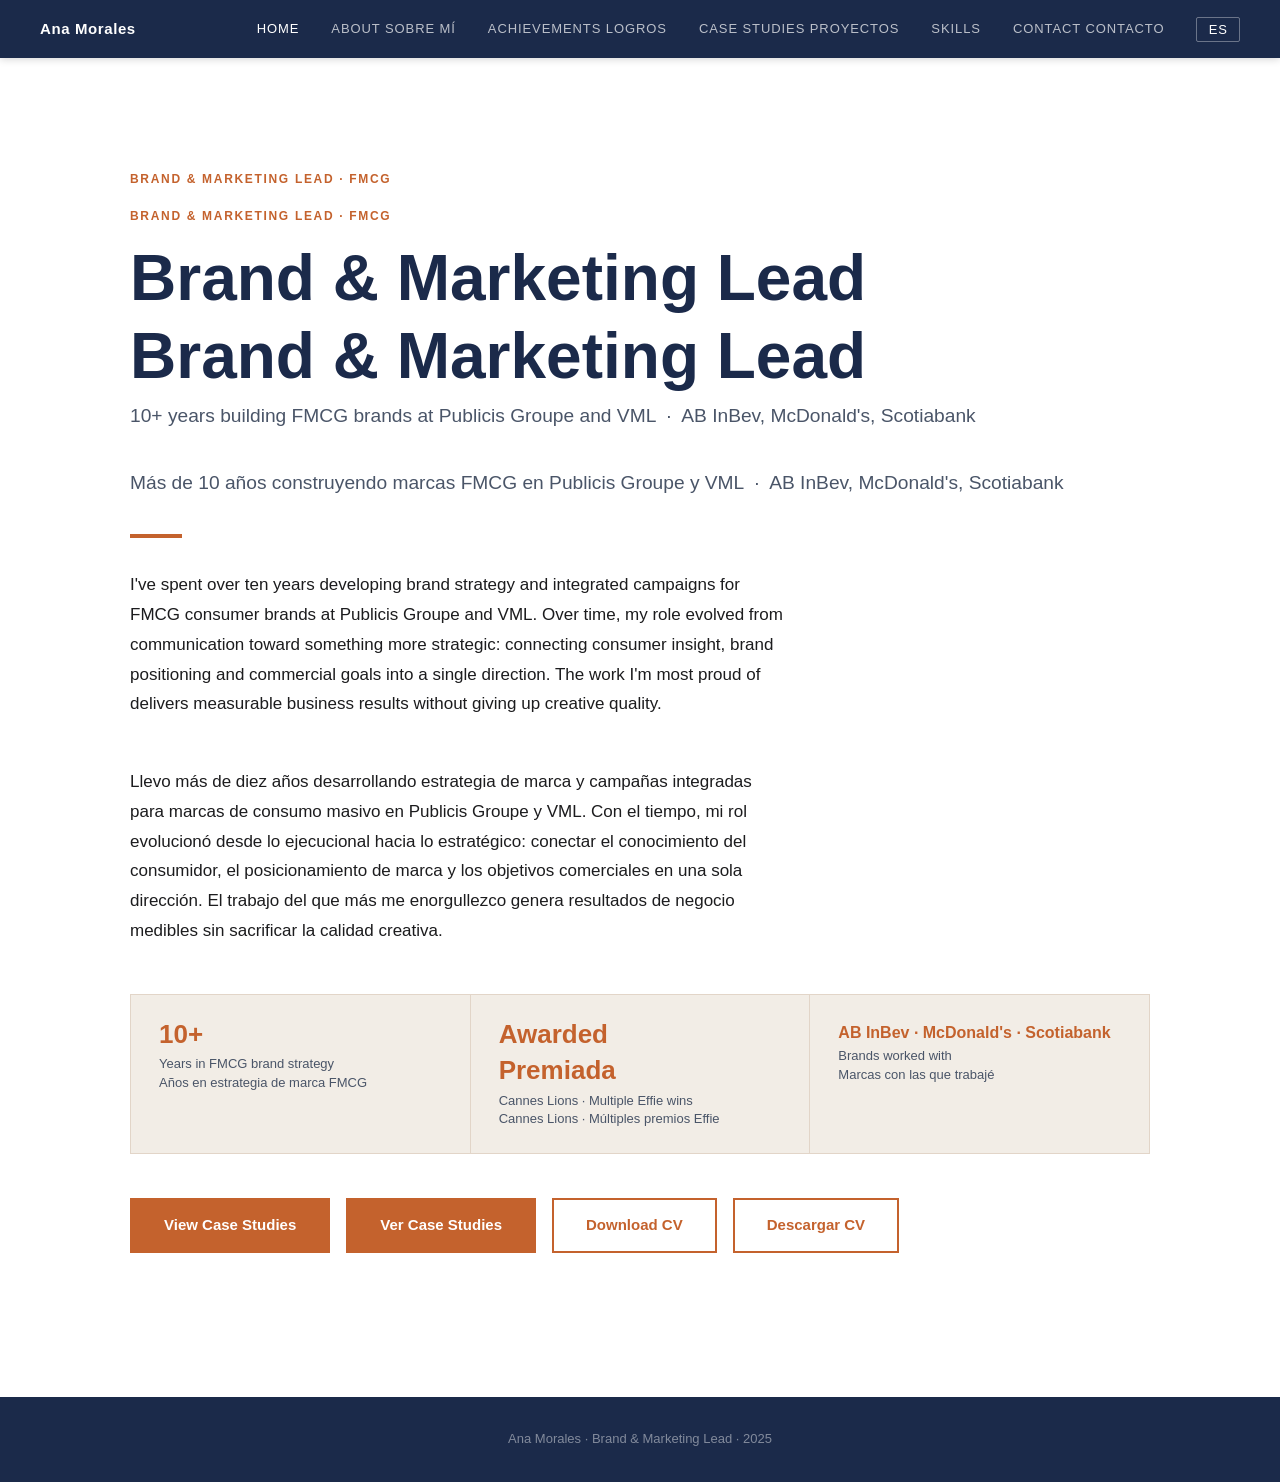
==== index.html @ 9dc131d6 "Add files via upload" ====
<!DOCTYPE html>
<html lang="en">
<head>
  <meta charset="UTF-8">
  <meta name="viewport" content="width=device-width, initial-scale=1.0">
  <title>Ana Morales — Brand &amp; Marketing Lead</title>
  <meta name="description" content="Ana Morales — Brand &amp; Marketing Lead. FMCG brand strategy, integrated campaigns, Publicis Groupe and VML. Cannes Lions and Effie-awarded.">
  <link rel="stylesheet" href="style.css">
</head>
<body>

<nav>
  <a href="index.html" class="nav-logo">Ana Morales</a>
  <div class="nav-links">
    <a href="index.html" class="active hide-mob">Home</a>
    <a href="about.html" class="hide-mob">
      <span class="lang-en">About</span>
      <span class="lang-es">Sobre mí</span>
    </a>
    <a href="achievements.html" class="hide-mob">
      <span class="lang-en">Achievements</span>
      <span class="lang-es">Logros</span>
    </a>
    <a href="case-studies.html">
      <span class="lang-en">Case Studies</span>
      <span class="lang-es">Proyectos</span>
    </a>
    <a href="skills.html" class="hide-mob">Skills</a>
    <a href="contact.html">
      <span class="lang-en">Contact</span>
      <span class="lang-es">Contacto</span>
    </a>
    <button class="lang-btn" id="lang-toggle" data-current="en">ES</button>
  </div>
</nav>

<div class="page">
  <div class="hero">

    <p class="hero-eyebrow lang-en">Brand &amp; Marketing Lead · FMCG</p>
    <p class="hero-eyebrow lang-es">Brand &amp; Marketing Lead · FMCG</p>

    <h1 class="lang-en">Brand &amp; Marketing Lead</h1>
    <h1 class="lang-es">Brand &amp; Marketing Lead</h1>

    <h2 class="lang-en">10+ years building FMCG brands at Publicis Groupe and VML &nbsp;·&nbsp; AB InBev, McDonald's, Scotiabank</h2>
    <h2 class="lang-es">Más de 10 años construyendo marcas FMCG en Publicis Groupe y VML &nbsp;·&nbsp; AB InBev, McDonald's, Scotiabank</h2>

    <div class="hero-bar"></div>

    <p class="hero-body lang-en">I've spent over ten years developing brand strategy and integrated campaigns for FMCG consumer brands at Publicis Groupe and VML. Over time, my role evolved from communication toward something more strategic: connecting consumer insight, brand positioning and commercial goals into a single direction. The work I'm most proud of delivers measurable business results without giving up creative quality.</p>

    <p class="hero-body lang-es">Llevo más de diez años desarrollando estrategia de marca y campañas integradas para marcas de consumo masivo en Publicis Groupe y VML. Con el tiempo, mi rol evolucionó desde lo ejecucional hacia lo estratégico: conectar el conocimiento del consumidor, el posicionamiento de marca y los objetivos comerciales en una sola dirección. El trabajo del que más me enorgullezco genera resultados de negocio medibles sin sacrificar la calidad creativa.</p>

    <!-- Metric strip -->
    <div class="metric-strip">
      <div class="metric-cell">
        <div class="metric-val">10+</div>
        <div class="metric-lbl lang-en">Years in FMCG brand strategy</div>
        <div class="metric-lbl lang-es">Años en estrategia de marca FMCG</div>
      </div>
      <div class="metric-cell">
        <div class="metric-val lang-en">Awarded</div>
        <div class="metric-val lang-es">Premiada</div>
        <div class="metric-lbl lang-en">Cannes Lions · Multiple Effie wins</div>
        <div class="metric-lbl lang-es">Cannes Lions · Múltiples premios Effie</div>
      </div>
      <div class="metric-cell">
        <div class="metric-val" style="font-size:1rem;padding-top:0.25rem;">AB InBev · McDonald's · Scotiabank</div>
        <div class="metric-lbl lang-en">Brands worked with</div>
        <div class="metric-lbl lang-es">Marcas con las que trabajé</div>
      </div>
    </div>

    <!-- CTA row -->
    <div class="cta-row">
      <a class="btn btn-fill lang-en" href="case-studies.html">View Case Studies</a>
      <a class="btn btn-fill lang-es" href="case-studies.html">Ver Case Studies</a>
      <a class="btn btn-out lang-en" href="CV_ANA_MORALES_EN.pdf" download>Download CV</a>
      <a class="btn btn-out lang-es" href="CV_ANA_MORALES_ES.pdf" download>Descargar CV</a>
    </div>

  </div>
</div>

<footer>
  <span>Ana Morales · Brand &amp; Marketing Lead · 2025</span>
</footer>

<script src="script.js"></script>
</body>
</html>
---- style.css ----
:root {
  --navy:   #1B2A4A;
  --terra:  #C4622D;
  --warm:   #F2EDE6;
  --bg:     #FAFAF8;
  --dark:   #1C1C1E;
  --gray:   #4A5568;
  --border: #E2D5C8;
  --award:  #EDF2F7;
  --white:  #FFFFFF;
  --max-w:  1100px;
}

*, *::before, *::after { box-sizing: border-box; margin: 0; padding: 0; }

html { scroll-behavior: smooth; }

body {
  font-family: Arial, Helvetica, sans-serif;
  background: var(--white);
  color: var(--dark);
  font-size: 16px;
  line-height: 1.6;
}

a { text-decoration: none; color: inherit; }

/* ── NAVIGATION ─────────────────────────────────────────────────────────── */
nav {
  position: fixed;
  top: 0; left: 0; right: 0;
  background: var(--navy);
  height: 58px;
  display: flex;
  align-items: center;
  justify-content: space-between;
  padding: 0 2.5rem;
  z-index: 999;
  box-shadow: 0 1px 8px rgba(0,0,0,0.18);
}

.nav-logo {
  color: #fff;
  font-weight: bold;
  font-size: 0.9375rem;
  letter-spacing: 0.04em;
}

.nav-links {
  display: flex;
  align-items: center;
  gap: 2rem;
}

.nav-links a {
  color: rgba(255,255,255,0.7);
  font-size: 0.8125rem;
  text-transform: uppercase;
  letter-spacing: 0.07em;
  transition: color 0.2s;
}

.nav-links a:hover,
.nav-links a.active { color: #fff; }

.lang-btn {
  background: none;
  border: 1px solid rgba(255,255,255,0.35);
  color: #fff;
  font-size: 0.8125rem;
  text-transform: uppercase;
  letter-spacing: 0.07em;
  padding: 0.25rem 0.7rem;
  cursor: pointer;
  border-radius: 2px;
  transition: background 0.2s;
}

.lang-btn:hover { background: rgba(255,255,255,0.12); }

/* ── PAGE WRAPPER ───────────────────────────────────────────────────────── */
.page { padding-top: 58px; min-height: 100vh; }

/* ── HERO (HOME) ────────────────────────────────────────────────────────── */
.hero {
  max-width: var(--max-w);
  margin: 0 auto;
  padding: 7rem 2.5rem 5rem;
}

.hero-eyebrow {
  font-size: 0.75rem;
  text-transform: uppercase;
  letter-spacing: 0.14em;
  color: var(--terra);
  font-weight: bold;
  margin-bottom: 1.1rem;
}

.hero h1 {
  font-size: clamp(2.6rem, 5vw, 4.2rem);
  font-weight: bold;
  color: var(--navy);
  line-height: 1.08;
  margin-bottom: 0.6rem;
}

.hero h2 {
  font-size: clamp(1rem, 2vw, 1.2rem);
  color: var(--gray);
  font-weight: normal;
  margin-bottom: 2.25rem;
}

.hero-bar {
  width: 52px;
  height: 4px;
  background: var(--terra);
  margin-bottom: 2rem;
}

.hero-body {
  max-width: 660px;
  font-size: 1.0625rem;
  line-height: 1.75;
  color: var(--dark);
  margin-bottom: 3rem;
}

/* Metric strip */
.metric-strip {
  display: grid;
  grid-template-columns: repeat(3, 1fr);
  background: var(--border);
  gap: 1px;
  border: 1px solid var(--border);
  margin-bottom: 2.75rem;
}

.metric-cell {
  background: var(--warm);
  padding: 1.5rem 1.75rem;
}

.metric-val {
  font-size: 1.625rem;
  font-weight: bold;
  color: var(--terra);
  margin-bottom: 0.35rem;
  line-height: 1.2;
}

.metric-lbl {
  font-size: 0.8125rem;
  color: var(--gray);
  line-height: 1.4;
}

/* CTA row */
.cta-row { display: flex; gap: 1rem; flex-wrap: wrap; }

.btn { display: inline-block; font-weight: bold; font-size: 0.9375rem; padding: 0.85rem 2rem; cursor: pointer; transition: opacity 0.2s; }
.btn:hover { opacity: 0.88; }
.btn-fill  { background: var(--terra); color: #fff; border: 2px solid var(--terra); }
.btn-out   { background: transparent; color: var(--terra); border: 2px solid var(--terra); }

/* ── GENERIC SECTION ────────────────────────────────────────────────────── */
.section {
  max-width: var(--max-w);
  margin: 0 auto;
  padding: 5.5rem 2.5rem;
}

.section-eyebrow {
  font-size: 0.72rem;
  text-transform: uppercase;
  letter-spacing: 0.13em;
  color: var(--terra);
  font-weight: bold;
  margin-bottom: 0.6rem;
}

.section-title {
  font-size: clamp(1.9rem, 4vw, 3rem);
  font-weight: bold;
  color: var(--navy);
  margin-bottom: 0.4rem;
}

.section-divider {
  border: none;
  border-top: 2px solid var(--terra);
  margin: 1.25rem 0 3rem;
}

.thin-rule {
  border: none;
  border-top: 1px solid var(--border);
  margin: 2rem 0;
}

/* ── ABOUT ──────────────────────────────────────────────────────────────── */
.about-body { max-width: 740px; }

.about-para {
  font-size: 1.0625rem;
  line-height: 1.8;
  color: var(--dark);
  margin-bottom: 1.75rem;
}

.about-para:last-child { margin-bottom: 0; }

/* ── ACHIEVEMENTS ───────────────────────────────────────────────────────── */
.achievement-list { display: flex; flex-direction: column; gap: 1.25rem; }

.ach-card {
  display: grid;
  grid-template-columns: 7px 1fr;
  border: 1px solid var(--border);
  border-left: none;
}

.ach-stripe { background: var(--terra); }

.ach-body {
  background: var(--bg);
  padding: 1.5rem 1.75rem;
}

.ach-num-label {
  font-size: 0.7rem;
  text-transform: uppercase;
  letter-spacing: 0.1em;
  color: var(--terra);
  font-weight: bold;
  margin-bottom: 0.5rem;
}

.ach-metric {
  font-size: clamp(1.3rem, 2.5vw, 1.875rem);
  font-weight: bold;
  color: var(--navy);
  margin-bottom: 0.65rem;
  line-height: 1.2;
}

.ach-desc {
  font-size: 0.9375rem;
  color: var(--dark);
  line-height: 1.65;
  margin-bottom: 0.4rem;
}

.ach-award {
  font-size: 0.875rem;
  color: var(--gray);
  font-style: italic;
}

/* ── CASE STUDIES ───────────────────────────────────────────────────────── */
/* ── CASE OVERVIEW GRID ─────────────────────────────────────────────────── */
.cs-grid {
  display: grid;
  grid-template-columns: repeat(2, 1fr);
  gap: 1.25rem;
  max-width: var(--max-w);
  margin: 0 auto;
  padding: 3rem 2.5rem;
}

.cs-card {
  border-radius: 8px;
  overflow: hidden;
  border: 1px solid var(--border);
  display: block;
  text-decoration: none;
  transition: transform 0.18s, box-shadow 0.18s;
  cursor: pointer;
}

.cs-card:hover {
  transform: translateY(-3px);
  box-shadow: 0 10px 28px rgba(0,0,0,0.13);
}

.cs-card-header {
  height: 180px;
  position: relative;
  display: flex;
  align-items: flex-end;
  padding: 1.1rem 1.25rem;
}

.cs-card-badge {
  background: rgba(255,255,255,0.22);
  color: rgba(255,255,255,0.93);
  font-size: 0.7rem;
  text-transform: uppercase;
  letter-spacing: 0.07em;
  font-weight: bold;
  padding: 0.3rem 0.8rem;
  border-radius: 999px;
}

.cs-card-body {
  background: var(--white);
  padding: 1.1rem 1.4rem 1.25rem;
}

.cs-card-title {
  font-size: 1.0625rem;
  font-weight: bold;
  color: var(--navy);
  margin-bottom: 0.2rem;
}

.cs-card-sub {
  font-size: 0.8125rem;
  color: var(--gray);
  margin-bottom: 0.65rem;
}

.cs-card-metrics {
  font-size: 0.875rem;
  display: flex;
  align-items: center;
  gap: 0.5rem;
  flex-wrap: wrap;
}

.cs-card-metric-val {
  color: var(--terra);
  font-weight: bold;
}

.cs-card-metric-sep { color: var(--border); }

.cs-card-metric-award { color: var(--dark); font-weight: bold; }

/* Colors */
.cs-card--gold   .cs-card-header { background: #C9A228; }
.cs-card--red    .cs-card-header { background: #C41230; }
.cs-card--navy   .cs-card-header { background: #1B2A4A; }
.cs-card--celeste .cs-card-header { background: #4A90D9; }

@media (max-width: 640px) {
  .cs-grid { grid-template-columns: 1fr; padding: 2rem 1.25rem; }
}

/* ── ── ── ── ── ── ── ── ── ── ── ── ── ── ── ── ── ── ── ── ── ── ── ── */

.cs-nav {
  background: var(--bg);
  border-bottom: 1px solid var(--border);
  position: sticky;
  top: 58px;
  z-index: 100;
}

.cs-nav-inner {
  max-width: var(--max-w);
  margin: 0 auto;
  padding: 0 2.5rem;
  display: flex;
  gap: 0;
  overflow-x: auto;
}

.cs-nav-link {
  font-size: 0.75rem;
  text-transform: uppercase;
  letter-spacing: 0.08em;
  color: var(--gray);
  padding: 0.85rem 1.25rem;
  border-bottom: 2px solid transparent;
  white-space: nowrap;
  transition: color 0.2s, border-color 0.2s;
}

.cs-nav-link:hover { color: var(--terra); border-bottom-color: var(--terra); }

.cs-section {
  max-width: var(--max-w);
  margin: 0 auto;
  padding: 4.5rem 2.5rem;
  border-bottom: 1px solid var(--border);
}

.cs-chips {
  display: flex;
  gap: 0.6rem;
  flex-wrap: wrap;
  margin-bottom: 1.5rem;
}

.cs-chip {
  font-size: 0.68rem;
  text-transform: uppercase;
  letter-spacing: 0.1em;
  color: var(--terra);
  font-weight: bold;
  background: var(--warm);
  padding: 0.3rem 0.75rem;
}

.cs-num { font-size: 0.875rem; color: var(--gray); margin-bottom: 0.4rem; }

.cs-title {
  font-size: clamp(2rem, 4vw, 3rem);
  font-weight: bold;
  color: var(--navy);
  line-height: 1.12;
  margin-bottom: 0.7rem;
  white-space: pre-line;
}

.cs-claim {
  font-size: 1.0625rem;
  color: var(--terra);
  font-style: italic;
  margin-bottom: 2.25rem;
}

/* Meta bar */
.meta-bar {
  display: grid;
  grid-template-columns: repeat(4, 1fr);
  background: var(--border);
  gap: 1px;
  border: 1px solid var(--border);
  margin-bottom: 3rem;
}

.meta-cell {
  background: var(--warm);
  padding: 1rem 1.25rem;
}

.meta-lbl {
  font-size: 0.68rem;
  text-transform: uppercase;
  letter-spacing: 0.1em;
  color: var(--gray);
  margin-bottom: 0.3rem;
}

.meta-val {
  font-size: 0.9375rem;
  font-weight: bold;
  color: var(--navy);
  line-height: 1.3;
}

/* Case sub-sections */
.cs-label {
  font-size: 0.68rem;
  text-transform: uppercase;
  letter-spacing: 0.12em;
  color: var(--terra);
  font-weight: bold;
  margin-bottom: 0.45rem;
  padding-top: 2.25rem;
}

.cs-headline {
  font-size: 1.25rem;
  font-weight: bold;
  color: var(--navy);
  margin-bottom: 0.9rem;
  line-height: 1.35;
  max-width: 740px;
}

.cs-body {
  font-size: 0.9375rem;
  line-height: 1.75;
  color: var(--dark);
  max-width: 760px;
  margin-bottom: 1.5rem;
}

/* ── IMAGE BOARD ──────────────────────────────────────────────────────────── */
.img-board {
  display: grid;
  grid-template-columns: repeat(3, 1fr);
  gap: 0.5rem;
  margin: 1.75rem 0 2rem;
}
.img-board--2col { grid-template-columns: repeat(2, 1fr); }
.img-slot {
  aspect-ratio: 16/9;
  background: var(--warm);
  border: 1.5px dashed var(--border);
  border-radius: 3px;
  overflow: hidden;
  position: relative;
}
.img-slot img {
  width: 100%;
  height: 100%;
  object-fit: cover;
  display: block;
  border: none;
}
.img-placeholder {
  position: absolute;
  inset: 0;
  display: flex;
  align-items: center;
  justify-content: center;
  color: var(--border);
  font-size: 0.7rem;
  text-transform: uppercase;
  letter-spacing: 0.1em;
  pointer-events: none;
}
@media (max-width: 640px) {
  .img-board,
  .img-board--2col { grid-template-columns: 1fr 1fr; }
}

/* Results table */
.results-table {
  display: grid;
  grid-template-columns: repeat(3, 1fr);
  background: var(--border);
  gap: 1px;
  border: 1px solid var(--border);
  margin: 2rem 0;
}

.res-cell {
  background: #F8F4F0;
  padding: 1.5rem;
}

.res-metric {
  font-size: clamp(1.6rem, 3vw, 2.25rem);
  font-weight: bold;
  color: var(--terra);
  margin-bottom: 0.4rem;
}

.res-label {
  font-size: 0.8125rem;
  color: var(--gray);
  line-height: 1.45;
}

/* Awards box */
.awards-box {
  background: var(--award);
  border-top: 3px solid var(--terra);
  border-left: 1px solid var(--border);
  border-right: 1px solid var(--border);
  border-bottom: 1px solid var(--border);
  padding: 1.25rem 1.5rem;
  margin: 2rem 0;
}

.awards-title {
  font-size: 0.68rem;
  text-transform: uppercase;
  letter-spacing: 0.1em;
  color: var(--terra);
  font-weight: bold;
  margin-bottom: 0.75rem;
}

.award-line {
  font-size: 0.9rem;
  color: var(--navy);
  margin-bottom: 0.35rem;
  line-height: 1.45;
}

/* My role block */
.my-role {
  display: grid;
  grid-template-columns: 7px 1fr;
  margin: 2rem 0;
}

.my-role-stripe { background: var(--terra); }

.my-role-body {
  background: var(--warm);
  padding: 1.25rem 1.5rem;
}

.my-role-lbl {
  font-size: 0.68rem;
  text-transform: uppercase;
  letter-spacing: 0.1em;
  color: var(--terra);
  font-weight: bold;
  margin-bottom: 0.45rem;
}

.my-role-text {
  font-size: 0.9375rem;
  color: var(--dark);
  line-height: 1.65;
}

/* Supporting cases */
.supporting-header {
  max-width: var(--max-w);
  margin: 0 auto;
  padding: 3.5rem 2.5rem 0;
}

.supporting-lbl {
  font-size: 0.75rem;
  text-transform: uppercase;
  letter-spacing: 0.1em;
  color: var(--gray);
  font-weight: bold;
  border-top: 2px solid var(--border);
  padding-top: 2.5rem;
  margin-bottom: 2rem;
}

.sup-card {
  max-width: var(--max-w);
  margin: 0 auto 1.5rem;
  padding: 0 2.5rem;
}

.sup-card-inner {
  border: 1px solid var(--border);
  border-left: 4px solid var(--terra);
  background: var(--bg);
  padding: 1.75rem 2rem;
}

.sup-num { font-size: 0.8rem; color: var(--gray); margin-bottom: 0.25rem; }

.sup-title {
  font-size: 1.5rem;
  font-weight: bold;
  color: var(--navy);
  margin-bottom: 0.4rem;
}

.sup-claim {
  font-size: 0.9375rem;
  color: var(--terra);
  font-style: italic;
  margin-bottom: 1.25rem;
}

.sup-text {
  font-size: 0.9375rem;
  line-height: 1.72;
  color: var(--dark);
}

/* ── SKILLS ─────────────────────────────────────────────────────────────── */
.skill-block {
  padding: 1.4rem 0;
  border-bottom: 1px solid var(--border);
}

.skill-block:last-of-type { border-bottom: none; }

.skill-cat {
  font-size: 0.72rem;
  text-transform: uppercase;
  letter-spacing: 0.12em;
  color: var(--terra);
  font-weight: bold;
  margin-bottom: 0.45rem;
}

.skill-items {
  font-size: 0.9375rem;
  color: var(--dark);
  line-height: 1.65;
}

.skill-sep { color: var(--gray); margin: 0 0.35rem; }

.cert-block {
  margin-top: 0.5rem;
  padding-top: 1.4rem;
  border-top: 1px solid var(--border);
}

.cert-name {
  font-size: 1rem;
  font-weight: bold;
  color: var(--navy);
  margin-bottom: 0.3rem;
}

.cert-detail {
  font-size: 0.875rem;
  color: var(--gray);
}

/* ── TIMELINE ───────────────────────────────────────────────────────────── */
.timeline-wrap { margin-top: 4rem; }

.timeline-section-title {
  font-size: 1.75rem;
  font-weight: bold;
  color: var(--navy);
  margin-bottom: 2rem;
}

.tl-entry {
  display: grid;
  grid-template-columns: 150px 1fr;
  gap: 1.5rem;
  margin-bottom: 0;
}

.tl-entry + .tl-entry .tl-content { border-top: 1px solid var(--border); }

.tl-date {
  font-size: 0.875rem;
  color: var(--gray);
  padding-top: 1.25rem;
  line-height: 1.4;
}

.tl-content {
  border-left: 3px solid var(--terra);
  background: var(--bg);
  padding: 1.25rem 1.5rem;
}

.tl-company {
  font-size: 1rem;
  font-weight: bold;
  color: var(--navy);
  margin-bottom: 0.2rem;
}

.tl-role {
  font-size: 0.9375rem;
  color: var(--dark);
  margin-bottom: 0.2rem;
}

.tl-clients {
  font-size: 0.875rem;
  color: var(--gray);
  font-style: italic;
}

/* ── CONTACT ────────────────────────────────────────────────────────────── */
.contact-wrap { max-width: 720px; }

.contact-headline {
  font-size: clamp(2.5rem, 5vw, 4rem);
  font-weight: bold;
  color: var(--navy);
  margin-bottom: 1rem;
}

.contact-sub {
  font-size: 1.0625rem;
  color: var(--gray);
  margin-bottom: 3rem;
  line-height: 1.65;
}

.contact-row {
  display: grid;
  grid-template-columns: 130px 1fr;
  align-items: center;
  padding: 1.1rem 0;
  border-bottom: 1px solid var(--border);
}

.contact-lbl {
  font-size: 0.72rem;
  text-transform: uppercase;
  letter-spacing: 0.1em;
  color: var(--terra);
  font-weight: bold;
}

.contact-val {
  font-size: 1rem;
  color: var(--dark);
}

.contact-cta { margin-top: 2.5rem; }

/* ── FOOTER ─────────────────────────────────────────────────────────────── */
footer {
  background: var(--navy);
  color: rgba(255,255,255,0.45);
  text-align: center;
  padding: 2rem;
  font-size: 0.8125rem;
  margin-top: 4rem;
}

/* ── MOBILE ─────────────────────────────────────────────────────────────── */
@media (max-width: 768px) {
  nav { padding: 0 1.25rem; }
  .nav-links { gap: 1rem; }
  .hide-mob { display: none; }

  .hero { padding: 4.5rem 1.25rem 3.5rem; }
  .section { padding: 3.5rem 1.25rem; }
  .cs-section { padding: 3rem 1.25rem; }
  .supporting-header { padding: 2rem 1.25rem 0; }
  .sup-card { padding: 0 1.25rem; }

  .metric-strip { grid-template-columns: 1fr; }
  .meta-bar { grid-template-columns: repeat(2, 1fr); }
  .results-table { grid-template-columns: 1fr; }

  .tl-entry { grid-template-columns: 1fr; gap: 0.25rem; }
  .tl-date { padding-top: 1rem; }

  .contact-row { grid-template-columns: 1fr; gap: 0.2rem; padding: 0.85rem 0; }
}
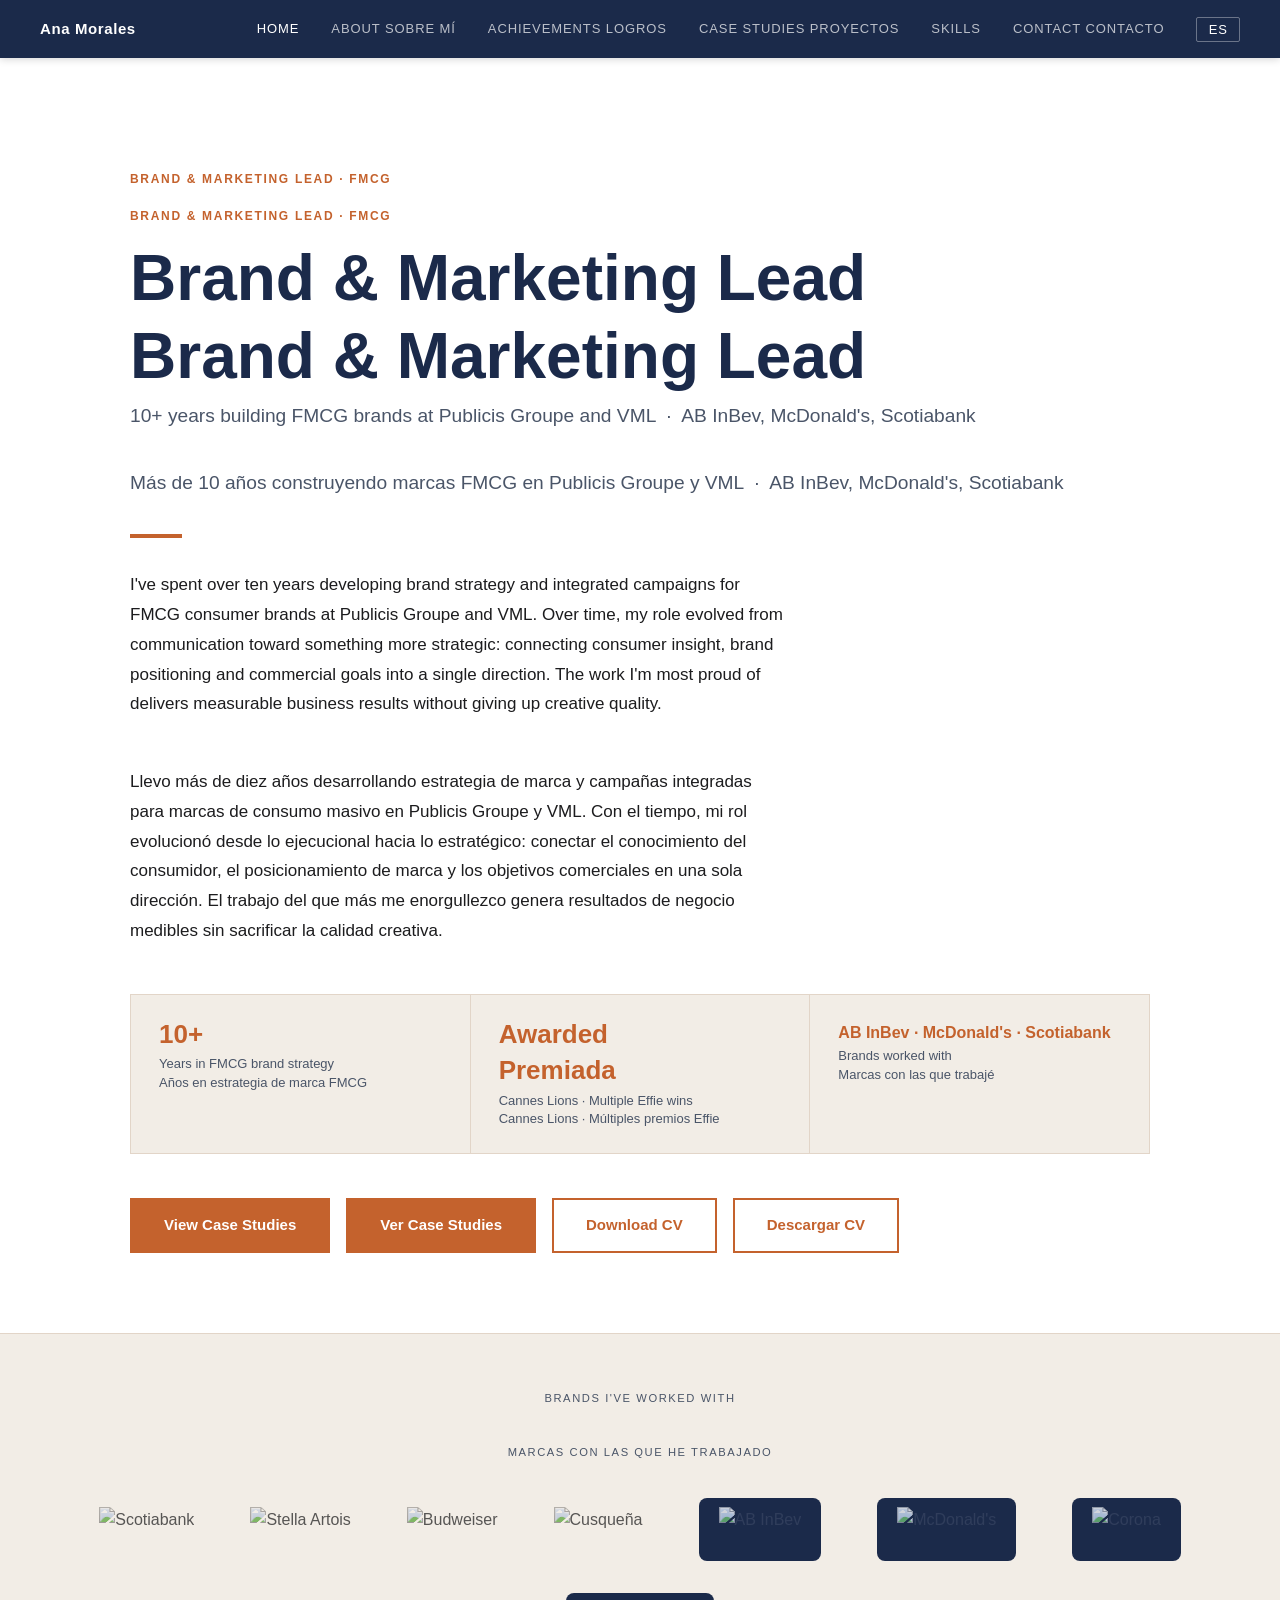
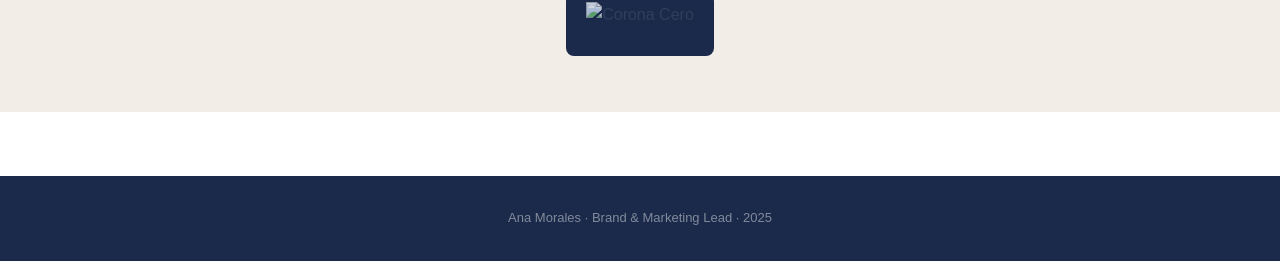
==== commit f3680294: "Add files via upload" ====
--- a/index.html
+++ b/index.html
@@ -83,6 +83,43 @@
   </div>
 </div>
 
+<!-- ── BRAND LOGO STRIP ──────────────────────────────────────────────────── -->
+<section class="brands-strip">
+  <p class="brands-label lang-en">Brands I've worked with</p>
+  <p class="brands-label lang-es">Marcas con las que he trabajado</p>
+  <div class="brands-grid">
+
+    <!-- Light-background logos — multiply blend removes white on cream -->
+    <figure class="brand-logo brand-logo--light">
+      <img src="logo-scotiabank.png" alt="Scotiabank">
+    </figure>
+    <figure class="brand-logo brand-logo--light">
+      <img src="logo-stella.png" alt="Stella Artois">
+    </figure>
+    <figure class="brand-logo brand-logo--light">
+      <img src="logo-budweiser.png" alt="Budweiser">
+    </figure>
+    <figure class="brand-logo brand-logo--light">
+      <img src="logo-cusquena.png" alt="Cusqueña">
+    </figure>
+
+    <!-- Dark-background logos — displayed in navy pill, screen blend removes black -->
+    <figure class="brand-logo brand-logo--dark">
+      <img src="logo-abinbev.png" alt="AB InBev">
+    </figure>
+    <figure class="brand-logo brand-logo--dark">
+      <img src="logo-mcdonalds.png" alt="McDonald's">
+    </figure>
+    <figure class="brand-logo brand-logo--dark">
+      <img src="logo-corona.png" alt="Corona">
+    </figure>
+    <figure class="brand-logo brand-logo--dark">
+      <img src="logo-coronacero.png" alt="Corona Cero">
+    </figure>
+
+  </div>
+</section>
+
 <footer>
   <span>Ana Morales · Brand &amp; Marketing Lead · 2025</span>
 </footer>
--- a/style.css
+++ b/style.css
@@ -21,6 +21,7 @@
   color: var(--dark);
   font-size: 16px;
   line-height: 1.6;
+  overflow-x: hidden; /* prevents horizontal scroll from full-bleed bg-zones */
 }
 
 a { text-decoration: none; color: inherit; }
@@ -211,6 +212,14 @@
 
 .about-para:last-child { margin-bottom: 0; }
 
+.about-signature {
+  margin-top: 2.5rem;
+  font-size: 1.25rem;
+  font-weight: 600;
+  color: var(--navy);
+  letter-spacing: 0.01em;
+}
+
 /* ── ACHIEVEMENTS ───────────────────────────────────────────────────────── */
 .achievement-list { display: flex; flex-direction: column; gap: 1.25rem; }
 
@@ -285,7 +294,7 @@
 }
 
 .cs-card-header {
-  height: 180px;
+  height: 64px;
   position: relative;
   display: flex;
   align-items: flex-end;
@@ -519,6 +528,136 @@
   .img-board,
   .img-board--2col { grid-template-columns: 1fr 1fr; }
 }
+
+/* ── VIMEO / VIDEO EMBED — FULL BLEED ───────────────────────────────────── */
+.cs-video-hero {
+  width: calc(100% + 5rem);
+  margin-left: -2.5rem;
+  margin-right: -2.5rem;
+  margin-top: 2.5rem;
+  margin-bottom: 2.5rem;
+  aspect-ratio: 16/9;
+  overflow: hidden;
+  border-radius: 6px;
+  background: #000;
+  box-shadow: 0 8px 32px rgba(0,0,0,0.18);
+}
+.cs-video-hero iframe {
+  width: 100%;
+  height: 100%;
+  border: none;
+  display: block;
+}
+@media (max-width: 640px) {
+  .cs-video-hero { width: calc(100% + 2.5rem); margin-left: -1.25rem; margin-right: -1.25rem; }
+}
+
+/* ── HERO IMAGE (full-bleed still image, used in Toybank and similar cases) ─ */
+.cs-hero-img {
+  width: 100vw;
+  position: relative;
+  left: 50%;
+  transform: translateX(-50%);
+  margin: 2.5rem 0;
+  overflow: hidden;
+}
+.cs-hero-img img {
+  width: 100%;
+  height: 480px;
+  object-fit: cover;
+  object-position: center;
+  display: block;
+}
+@media (max-width: 640px) {
+  .cs-hero-img img { height: 240px; }
+}
+
+/* ── PRESS / EARNED MEDIA WALL (full-bleed logo grid image) ─────────────── */
+.cs-press-wall {
+  width: 100vw;
+  position: relative;
+  left: 50%;
+  transform: translateX(-50%);
+  margin: 2.5rem 0 0;
+  overflow: hidden;
+}
+.cs-press-wall img {
+  width: 100%;
+  height: auto;       /* preserves full image, no cropping */
+  display: block;
+}
+
+/* ── IMAGE TRIO (3-panel full-bleed grid, used in Corona and similar cases) ─ */
+.cs-img-trio {
+  width: 100vw;
+  position: relative;
+  left: 50%;
+  transform: translateX(-50%);
+  display: grid;
+  grid-template-columns: 1fr 1fr 1fr;
+  height: 520px;
+  gap: 3px;
+  margin: 2.5rem 0;
+  overflow: hidden;
+}
+.cs-img-trio img {
+  width: 100%;
+  height: 100%;
+  object-fit: cover;
+  object-position: center;
+  display: block;
+}
+@media (max-width: 640px) {
+  .cs-img-trio { grid-template-columns: 1fr; height: auto; gap: 2px; }
+  .cs-img-trio img { height: 280px; }
+}
+
+/* ── BACKGROUND ZONES (case study sections) ─────────────────────────────── */
+/* Image guide: 1920 × 900 px min, landscape. PNG or JPG. Max ~600 KB.
+   To shift focus point override inline: style="--zone-bg:url('x.png'); background-position: center 30%" */
+.cs-bg-zone {
+  position: relative;
+  /* Full-viewport bleed: escapes the max-width container on both sides */
+  width: 100vw;
+  left: 50%;
+  transform: translateX(-50%);
+  margin: 0;
+  /* Inner padding keeps text within the 1100 px content column */
+  padding: 0.25rem max(2.5rem, calc((100vw - 1100px) / 2 + 2.5rem));
+  /* Background */
+  background-image: var(--zone-bg, none);
+  background-size: cover;
+  background-position: center top;
+  background-repeat: no-repeat;
+  background-attachment: local;
+}
+/* First zone: absorb the section's top padding so image starts flush */
+.cs-section > .cs-bg-zone:first-child {
+  margin-top: -4.5rem;
+  padding-top: 4.5rem;
+}
+/* Last zone: absorb the section's bottom padding so image ends flush */
+.cs-section > .cs-bg-zone:last-child {
+  margin-bottom: -4.5rem;
+  padding-bottom: 4.5rem;
+}
+.cs-bg-zone::before {
+  content: '';
+  position: absolute;
+  inset: 0;
+  background: rgba(250, 250, 248, 0.82);
+  z-index: 0;
+  pointer-events: none;
+}
+.cs-bg-zone > * {
+  position: relative;
+  z-index: 1;
+}
+
+/* Transparent child backgrounds so image shows through */
+.cs-bg-zone .res-cell     { background: rgba(248, 244, 240, 0.65); }
+.cs-bg-zone .awards-box   { background: rgba(237, 242, 247, 0.65); }
+.cs-bg-zone .my-role-body { background: rgba(242, 237, 230, 0.65); }
 
 /* Results table */
 .results-table {
@@ -791,6 +930,78 @@
 
 .contact-cta { margin-top: 2.5rem; }
 
+/* ── BRAND LOGO STRIP ───────────────────────────────────────────────────── */
+.brands-strip {
+  background: var(--warm);
+  border-top: 1px solid var(--border);
+  padding: 3.5rem 2.5rem;
+  text-align: center;
+}
+
+.brands-label {
+  font-size: 0.7rem;
+  letter-spacing: 0.14em;
+  text-transform: uppercase;
+  color: var(--gray);
+  font-weight: 500;
+  margin-bottom: 2.25rem;
+}
+
+.brands-grid {
+  display: flex;
+  flex-wrap: wrap;
+  align-items: center;
+  justify-content: center;
+  gap: 2rem 3.5rem;
+  max-width: var(--max-w);
+  margin: 0 auto;
+}
+
+.brand-logo {
+  display: flex;
+  align-items: center;
+  justify-content: center;
+  list-style: none;
+}
+
+/* Light-bg logos — multiply removes white background on cream */
+.brand-logo--light img {
+  height: 44px;
+  width: auto;
+  max-width: 160px;
+  object-fit: contain;
+  display: block;
+  opacity: 0.72;
+  mix-blend-mode: multiply;
+  transition: opacity 0.2s ease;
+}
+.brand-logo--light img:hover { opacity: 1; }
+
+/* Dark-bg logos — navy pill so black backdrop looks intentional */
+.brand-logo--dark {
+  background: var(--navy);
+  border-radius: 8px;
+  padding: 0.6rem 1.25rem;
+}
+.brand-logo--dark img {
+  height: 44px;
+  width: auto;
+  max-width: 160px;
+  object-fit: contain;
+  display: block;
+  opacity: 0.8;
+  mix-blend-mode: screen;
+  transition: opacity 0.2s ease;
+}
+.brand-logo--dark img:hover { opacity: 1; }
+
+@media (max-width: 768px) {
+  .brands-strip { padding: 2.5rem 1.25rem; }
+  .brands-grid { gap: 1.5rem 2.5rem; }
+  .brand-logo--light img,
+  .brand-logo--dark img { height: 36px; max-width: 120px; }
+}
+
 /* ── FOOTER ─────────────────────────────────────────────────────────────── */
 footer {
   background: var(--navy);
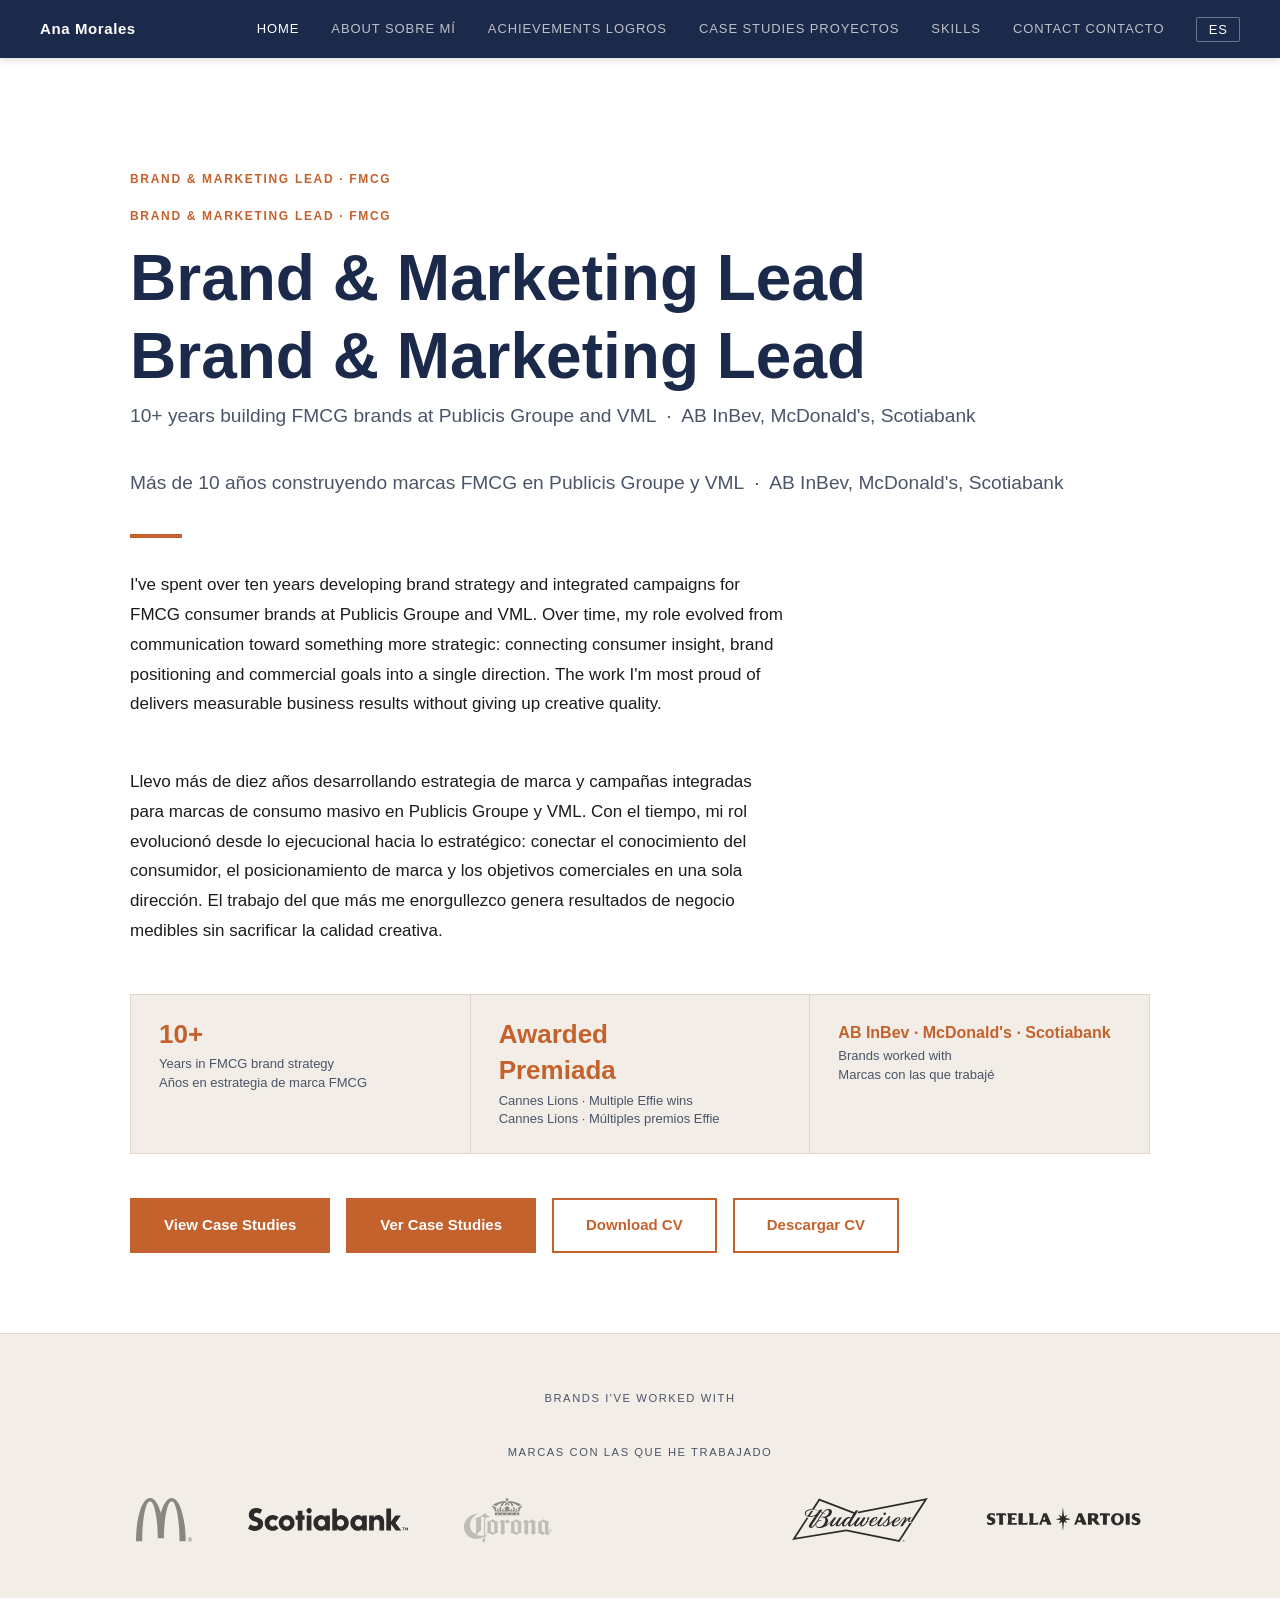
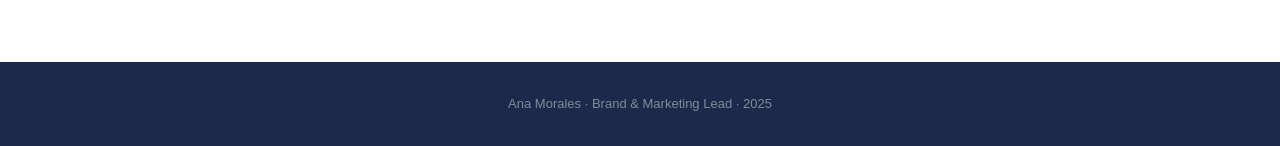
==== commit efa405fb: "Add files via upload" ====
--- a/index.html
+++ b/index.html
@@ -89,32 +89,23 @@
   <p class="brands-label lang-es">Marcas con las que he trabajado</p>
   <div class="brands-grid">
 
-    <!-- Light-background logos — multiply blend removes white on cream -->
-    <figure class="brand-logo brand-logo--light">
-      <img src="logo-scotiabank.png" alt="Scotiabank">
+    <figure class="brand-logo">
+      <img src="logo-mcdonalds.svg" alt="McDonald's">
     </figure>
-    <figure class="brand-logo brand-logo--light">
-      <img src="logo-stella.png" alt="Stella Artois">
+    <figure class="brand-logo">
+      <img src="logo-scotiabank.svg" alt="Scotiabank">
     </figure>
-    <figure class="brand-logo brand-logo--light">
-      <img src="logo-budweiser.png" alt="Budweiser">
+    <figure class="brand-logo">
+      <img src="logo-corona.svg" alt="Corona">
     </figure>
-    <figure class="brand-logo brand-logo--light">
-      <img src="logo-cusquena.png" alt="Cusqueña">
+    <figure class="brand-logo">
+      <img src="logo-cusquena.svg" alt="Cusqueña">
     </figure>
-
-    <!-- Dark-background logos — displayed in navy pill, screen blend removes black -->
-    <figure class="brand-logo brand-logo--dark">
-      <img src="logo-abinbev.png" alt="AB InBev">
+    <figure class="brand-logo">
+      <img src="logo-budweiser.svg" alt="Budweiser">
     </figure>
-    <figure class="brand-logo brand-logo--dark">
-      <img src="logo-mcdonalds.png" alt="McDonald's">
-    </figure>
-    <figure class="brand-logo brand-logo--dark">
-      <img src="logo-corona.png" alt="Corona">
-    </figure>
-    <figure class="brand-logo brand-logo--dark">
-      <img src="logo-coronacero.png" alt="Corona Cero">
+    <figure class="brand-logo">
+      <img src="logo-stella.svg" alt="Stella Artois">
     </figure>
 
   </div>
--- a/style.css
+++ b/style.css
@@ -964,42 +964,28 @@
   list-style: none;
 }
 
-/* Light-bg logos — multiply removes white background on cream */
-.brand-logo--light img {
+/* Uniform single-color treatment for all logos:
+   grayscale → darken → boost contrast → multiply removes white bg on cream */
+.brand-logo img {
   height: 44px;
   width: auto;
   max-width: 160px;
   object-fit: contain;
   display: block;
-  opacity: 0.72;
+  filter: grayscale(1) brightness(0.65) contrast(1.6);
   mix-blend-mode: multiply;
-  transition: opacity 0.2s ease;
-}
-.brand-logo--light img:hover { opacity: 1; }
-
-/* Dark-bg logos — navy pill so black backdrop looks intentional */
-.brand-logo--dark {
-  background: var(--navy);
-  border-radius: 8px;
-  padding: 0.6rem 1.25rem;
-}
-.brand-logo--dark img {
-  height: 44px;
-  width: auto;
-  max-width: 160px;
-  object-fit: contain;
-  display: block;
-  opacity: 0.8;
-  mix-blend-mode: screen;
-  transition: opacity 0.2s ease;
-}
-.brand-logo--dark img:hover { opacity: 1; }
+  opacity: 0.82;
+  transition: opacity 0.2s ease, filter 0.2s ease;
+}
+.brand-logo img:hover {
+  opacity: 1;
+  filter: grayscale(1) brightness(0.55) contrast(1.8);
+}
 
 @media (max-width: 768px) {
   .brands-strip { padding: 2.5rem 1.25rem; }
   .brands-grid { gap: 1.5rem 2.5rem; }
-  .brand-logo--light img,
-  .brand-logo--dark img { height: 36px; max-width: 120px; }
+  .brand-logo img { height: 36px; max-width: 120px; }
 }
 
 /* ── FOOTER ─────────────────────────────────────────────────────────────── */
